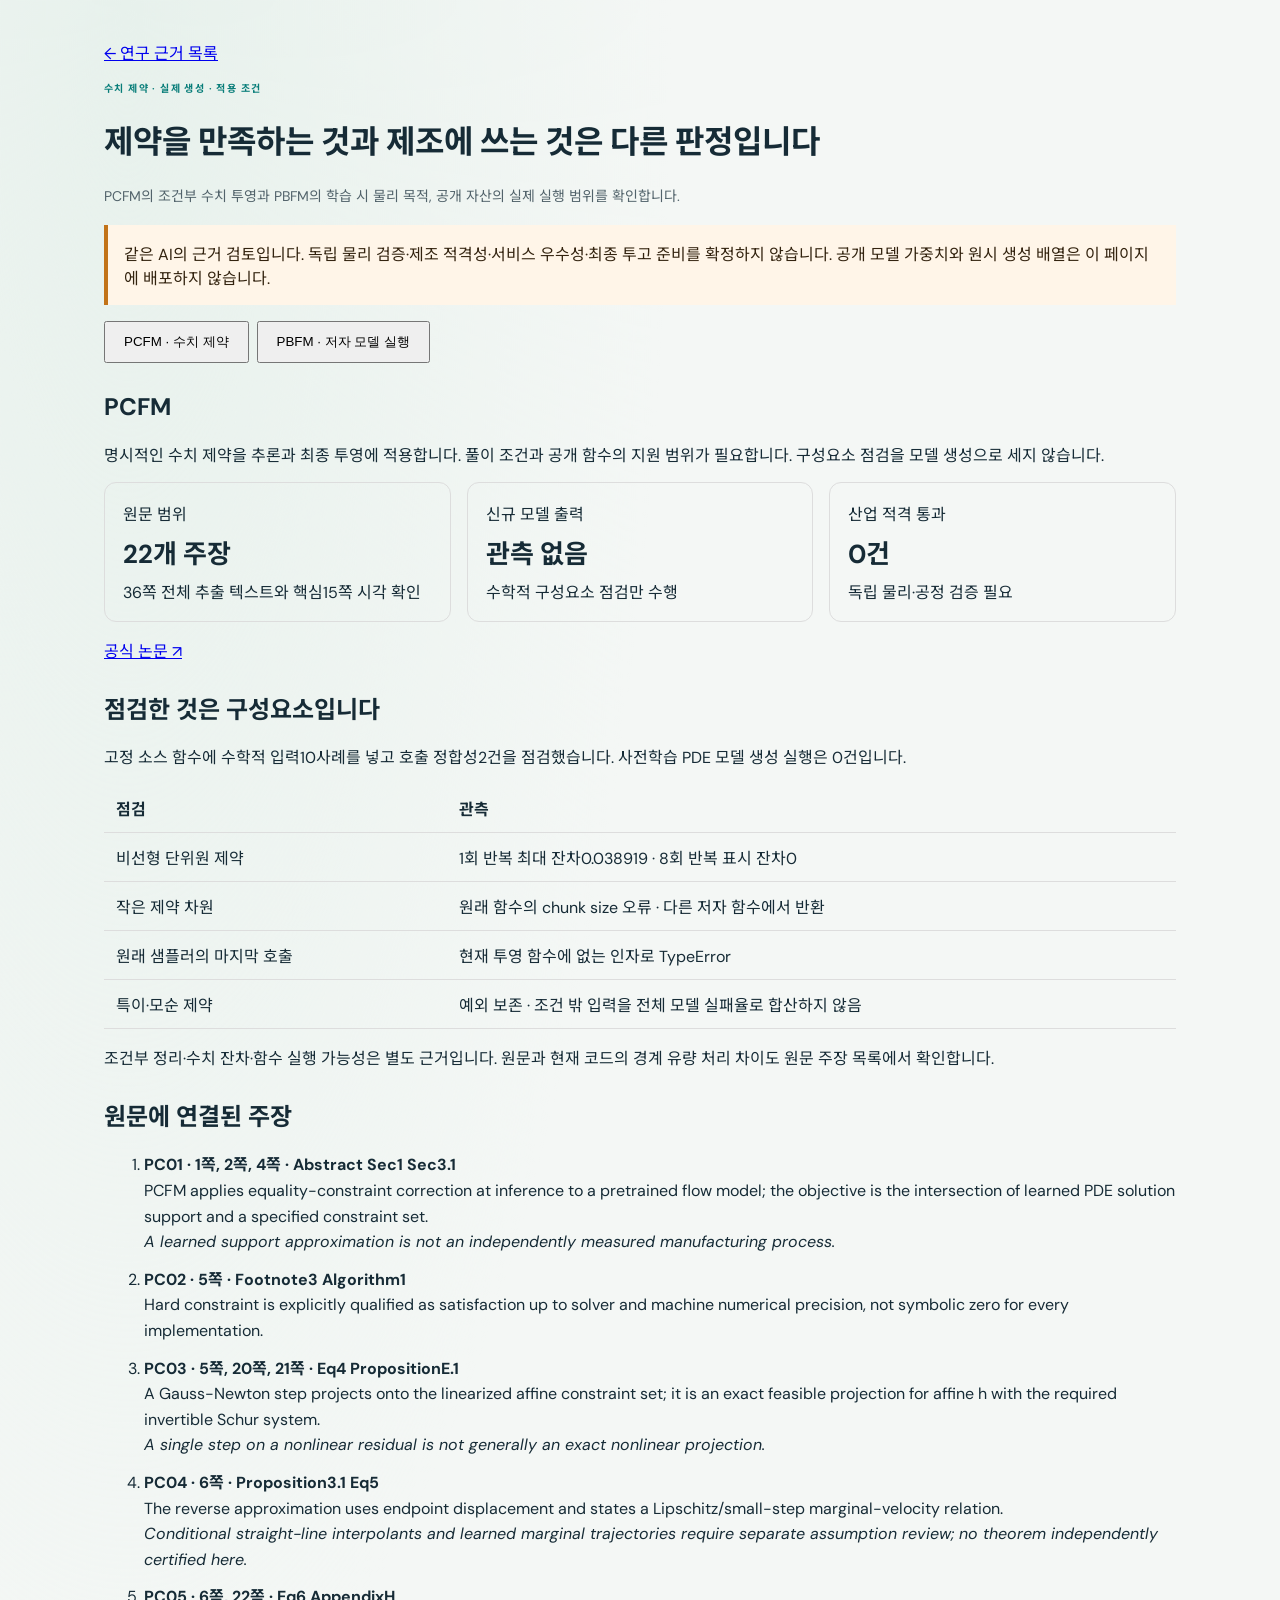
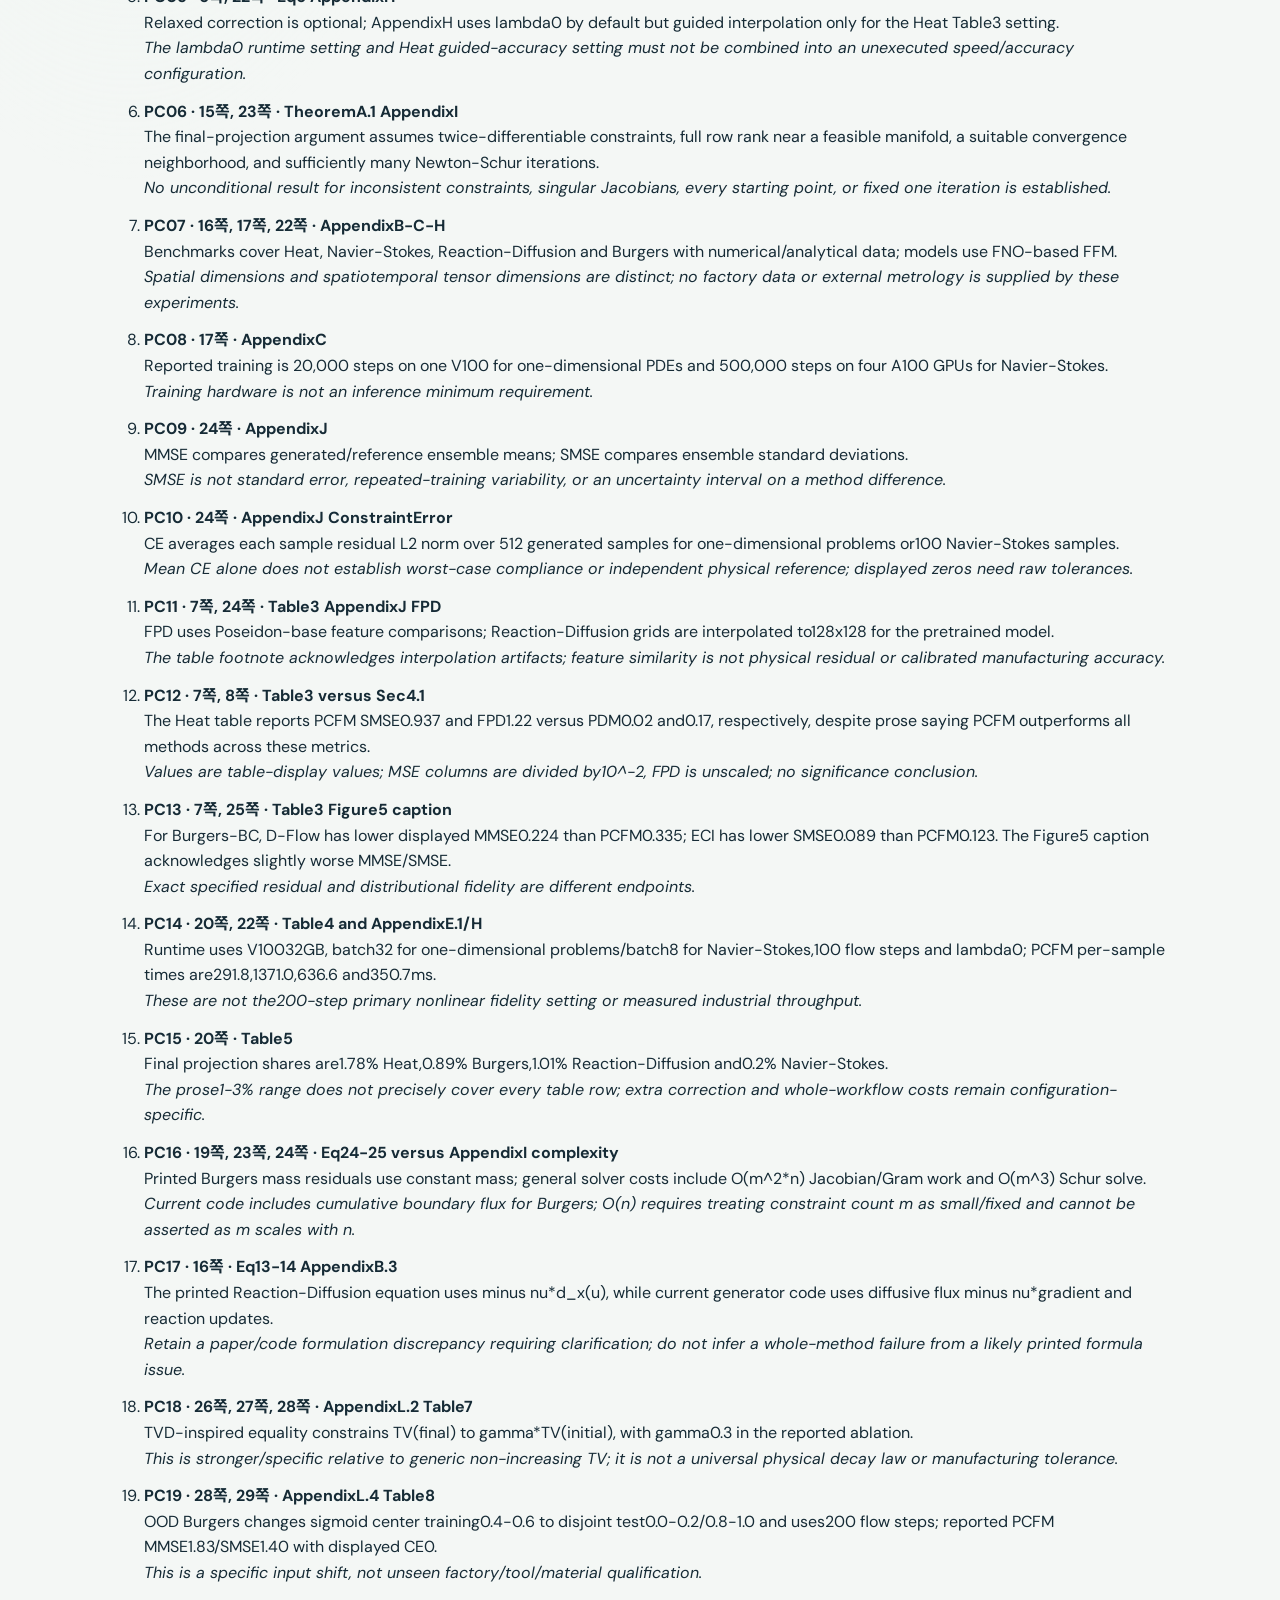
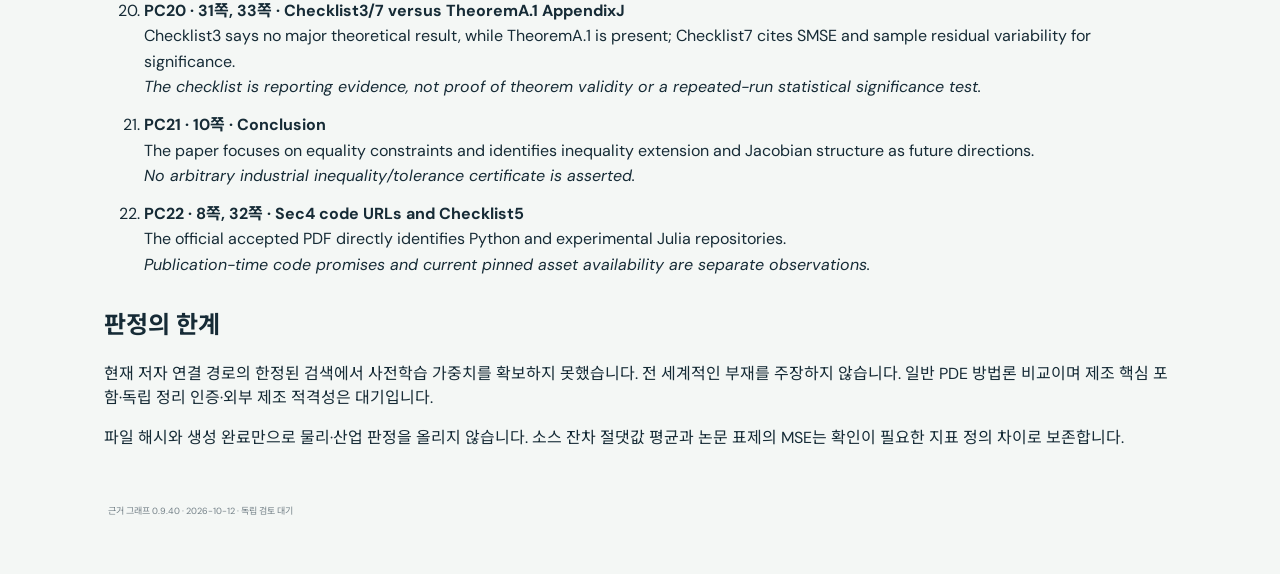
==== service/hard_constraint_evidence.html @ ec37fd33 "Publish scoped constraint and public-checkpoint evidence snapshot 0.9.40" ====
<!doctype html>
<html lang="ko"><head><meta charset="utf-8"><meta name="viewport" content="width=device-width, initial-scale=1"><title>수치 제약과 실제 출력 | Manufacturing Evidence</title><link rel="stylesheet" href="styles.css"><style>main{max-width:1120px;margin:auto;padding:24px}.evidence-grid{display:grid;grid-template-columns:repeat(auto-fit,minmax(220px,1fr));gap:16px}.evidence-grid article{padding:18px;border:1px solid #ddd;border-radius:12px}.evidence-grid strong{display:block;font-size:26px;margin:8px 0}.evidence-notice{padding:16px;border-left:4px solid #c27318;background:#fff5e8;color:#33230f}section{margin:28px 0}table{width:100%;border-collapse:collapse}th,td{padding:12px;border-bottom:1px solid #ddd;text-align:left;vertical-align:top}button{padding:10px 18px;cursor:pointer;margin-right:8px}.source-list li{margin:12px 0;line-height:1.6}a{overflow-wrap:anywhere}</style></head>
<body><main><p><a href="index.html">← 연구 근거 목록</a></p><p class="eyebrow">수치 제약 · 실제 생성 · 적용 조건</p><h1>제약을 만족하는 것과 제조에 쓰는 것은 다른 판정입니다</h1><p class="lede">PCFM의 조건부 수치 투영과 PBFM의 학습 시 물리 목적, 공개 자산의 실제 실행 범위를 확인합니다.</p><p class="evidence-notice">같은 AI의 근거 검토입니다. 독립 물리 검증·제조 적격성·서비스 우수성·최종 투고 준비를 확정하지 않습니다. 공개 모델 가중치와 원시 생성 배열은 이 페이지에 배포하지 않습니다.</p><nav aria-label="방법 선택"><button type="button" data-method="PCFM">PCFM · 수치 제약</button><button type="button" data-method="PBFM">PBFM · 저자 모델 실행</button></nav><section id="overview" aria-live="polite">근거를 불러오는 중입니다.</section><section id="outcomes"></section><section><h2>원문에 연결된 주장</h2><ol id="claims" class="source-list"></ol></section><section><h2>판정의 한계</h2><div id="limits"></div></section><footer><p>근거 그래프 0.9.40 · 2026-10-12 · 독립 검토 대기</p></footer></main><script src="hard_constraint_evidence.js?v=0.9.40"></script></body></html>
---- service/styles.css ----
@import url('https://fonts.googleapis.com/css2?family=DM+Sans:wght@400;500;600;700&family=Noto+Sans+KR:wght@400;500;600;700&display=swap');
:root{--ink:#162b36;--muted:#64737b;--teal:#087d79;--teal-dark:#075e5d;--blue:#3b6c9a;--amber:#bd781e;--paper:#f4f7f5;--white:#fff;--line:#dce5e1;--shadow:0 8px 28px rgba(24,52,59,.07);font-family:'DM Sans','Noto Sans KR',system-ui,sans-serif;color:var(--ink);background:var(--paper)}
*{box-sizing:border-box}body{margin:0;background:radial-gradient(ellipse at 10% 0%,#e7f1ec 0,transparent 34rem),var(--paper)}.topbar{height:72px;padding:0 max(28px,calc((100vw - 1440px)/2));display:flex;align-items:center;justify-content:space-between;background:rgba(255,255,255,.88);border-bottom:1px solid var(--line);position:sticky;top:0;z-index:5;backdrop-filter:blur(14px)}.brand{display:flex;align-items:center;gap:11px;color:var(--ink);text-decoration:none}.brand-mark{display:grid;place-items:center;width:38px;height:38px;border-radius:12px;background:var(--teal);color:white;font-weight:700;font-size:19px}.brand strong,.brand small{display:block}.brand strong{font-size:13px;letter-spacing:.01em}.brand small{font-size:11px;color:var(--muted);margin-top:1px}.top-meta{display:flex;align-items:center;gap:9px;color:var(--muted);font-size:12px}.live-dot{width:8px;height:8px;border-radius:50%;background:#deaa50;box-shadow:0 0 0 3px #f8edda}main{max-width:1440px;margin:auto;padding:0 30px}.hero{display:flex;justify-content:space-between;align-items:flex-end;gap:40px;padding:55px 4px 25px}.eyebrow{font-size:10px;letter-spacing:.14em;font-weight:700;color:var(--teal);margin:0 0 11px}.hero h1{font-size:34px;line-height:1.35;letter-spacing:-.04em;margin:0 0 13px}.hero h1 em{font-style:normal;color:var(--teal)}.lede{max-width:760px;color:#52636b;line-height:1.7;margin:0;font-size:14px}.hero-note{max-width:360px;min-width:275px;background:#e6f1ed;border:1px solid #d3e5dd;color:#3a5654;border-radius:14px;padding:15px 17px;display:flex;gap:11px;line-height:1.6;font-size:12px}.note-icon{flex:none;display:grid;place-items:center;border:1px solid #aacdc2;color:var(--teal);width:21px;height:21px;border-radius:50%;font-weight:700}.metrics{display:grid;grid-template-columns:repeat(5,1fr);gap:13px;margin:0 0 18px}.metric{background:var(--white);border:1px solid var(--line);border-radius:14px;padding:16px 19px;box-shadow:var(--shadow);display:grid;grid-template-columns:1fr auto;align-items:center}.metric-value{font-size:25px;font-weight:700;color:var(--teal-dark);letter-spacing:-.04em}.metric-label{grid-column:1;grid-row:2;font-size:12px;font-weight:600;margin-top:4px}.metric small{grid-column:2;grid-row:1/3;color:var(--muted);font-size:10px;text-align:right;max-width:96px;line-height:1.45}.workspace{display:grid;grid-template-columns:minmax(340px,420px) minmax(0,1fr);gap:17px;align-items:start}.panel{background:white;border:1px solid var(--line);border-radius:16px;box-shadow:var(--shadow)}.browse-panel{padding:20px 17px;min-height:740px}.panel-heading{display:flex;align-items:center;justify-content:space-between}.panel-heading h2{font-size:17px;letter-spacing:-.02em;margin:0}.panel-heading .eyebrow{margin-bottom:4px}.count-pill{background:#edf4f1;color:var(--teal-dark);padding:5px 9px;border-radius:20px;font-weight:700;font-size:11px}.search-box{height:42px;border:1px solid var(--line);border-radius:10px;display:flex;align-items:center;gap:9px;margin:17px 0 13px;padding:0 11px;color:#809096}.search-box span{font-size:22px;line-height:1}.search-box input{border:0;outline:0;min-width:0;flex:1;font:inherit;font-size:12px;color:var(--ink)}.search-box kbd{border:1px solid var(--line);border-radius:4px;padding:1px 5px;color:#7a888e;font-size:10px}.filters{display:grid;gap:9px}.filters label{font-size:10px;font-weight:600;color:var(--muted);display:grid;grid-template-columns:92px 1fr;align-items:center;gap:7px}.filters select{height:32px;min-width:0;border:1px solid var(--line);background:#fbfcfb;border-radius:8px;padding:0 8px;color:var(--ink);font:inherit;font-size:11px}.list-tools{display:flex;justify-content:space-between;align-items:center;margin:16px 2px 8px;font-size:10px;color:var(--muted);font-weight:600}.text-button{border:0;background:none;color:var(--teal);font:inherit;font-size:10px;cursor:pointer}.record-list{max-height:480px;overflow:auto;padding-right:4px}.record-card{display:block;width:100%;text-align:left;border:1px solid transparent;background:transparent;border-radius:10px;padding:11px 10px;margin:2px 0;cursor:pointer;color:var(--ink);font:inherit}.record-card:hover{background:#f6faf8}.record-card.active{background:#eaf4f0;border-color:#cae2d8}.record-card-title{font-size:11px;font-weight:700;line-height:1.45;display:block}.record-card-meta{display:flex;align-items:center;gap:6px;margin-top:6px;color:var(--muted);font-size:9px}.pill{display:inline-flex;align-items:center;padding:3px 6px;border-radius:5px;font-size:9px;font-weight:700;letter-spacing:.01em}.pill.visual{background:#f0eafb;color:#7254a2}.pill.physics{background:#e5f2ef;color:#147069}.pill.boundary{background:#fff2df;color:#a36510}.pill.prior_art,.pill.prior_art_industrial_system,.pill.prior_art_industrial_model_platform{background:#e8edf1;color:#455966}.empty{padding:28px 12px;color:var(--muted);text-align:center;font-size:12px}.detail-column{display:grid;gap:17px}.detail-panel{min-height:420px;padding:24px}.detail-top{display:flex;justify-content:space-between;gap:20px;align-items:flex-start}.detail-title{font-size:22px;line-height:1.38;letter-spacing:-.035em;margin:0 0 10px;max-width:850px}.detail-meta{display:flex;flex-wrap:wrap;gap:7px;align-items:center;color:var(--muted);font-size:11px}.status-chip{display:inline-flex;padding:6px 9px;border-radius:7px;background:#fff0dc;color:#986216;font-size:10px;font-weight:700;white-space:nowrap}.detail-links{display:flex;gap:8px;margin:14px 0 18px}.detail-links a{border:1px solid #b7d7cf;border-radius:8px;padding:7px 10px;color:var(--teal-dark);text-decoration:none;font-size:10px;font-weight:700}.detail-links a:hover{background:#eef7f3}.section-label{font-size:10px;letter-spacing:.09em;color:var(--muted);font-weight:700;margin:18px 0 7px}.detail-summary{font-size:12px;line-height:1.75;color:#40535b;margin:0}.coding-grid{display:grid;grid-template-columns:repeat(3,1fr);gap:9px}.coding-card{border:1px solid var(--line);border-radius:10px;padding:11px;background:#fbfcfb}.coding-card b{display:block;font-size:10px;color:var(--muted);margin-bottom:5px}.coding-card strong{font-size:15px;color:var(--teal-dark)}.coding-card p{font-size:10px;line-height:1.55;margin:6px 0 0;color:#53656b}.evidence-list,.unresolved-list{margin:0;padding-left:17px;color:#465b61;font-size:11px;line-height:1.65}.evidence-list li,.unresolved-list li{margin:4px 0}.evidence-list a{color:var(--teal-dark);word-break:break-word}.graph-panel{padding:19px 21px 15px}.graph-heading{margin-bottom:14px}.mini-caption{font-size:10px;color:var(--muted)}.graph-view{min-height:168px;border:1px solid #e7edeb;border-radius:12px;background:linear-gradient(135deg,#fbfdfc,#f6faf8);overflow:hidden}.graph-view svg{width:100%;height:190px;display:block}.graph-link{stroke:#afc7c1;stroke-width:1.5}.graph-node rect{stroke-width:1.1;rx:9}.graph-node text{font-family:'DM Sans','Noto Sans KR',sans-serif;fill:#243c44}.graph-node .node-type{font-size:8px;fill:#728289;letter-spacing:.07em}.graph-node .node-label{font-size:10px;font-weight:700}.graph-node.work rect{fill:#e7f2ed;stroke:#b9d6ca}.graph-node.method rect{fill:#e8f0f8;stroke:#c7d9eb}.graph-node.artifact rect{fill:#fff1dc;stroke:#ecd7b5}.graph-node.evidence rect{fill:#eeeaf7;stroke:#d5c8ec}.graph-node.placeholder{opacity:.53}.legend{display:flex;gap:17px;justify-content:flex-end;padding:10px 2px 0;color:var(--muted);font-size:9px}.legend span{display:flex;align-items:center;gap:6px}.legend-dot{height:8px;width:8px;border-radius:50%}.legend-dot.paper{background:#68a78e}.legend-dot.method{background:#6991b7}.legend-dot.artifact{background:#d9a24e}.legend-dot.evidence{background:#9b86c8}footer{display:flex;justify-content:space-between;gap:20px;padding:19px 4px 24px;margin-top:4px;color:#748188;font-size:9px}footer span:last-child{text-align:right}
@media(max-width:1000px){main{padding:0 18px}.hero{align-items:flex-start;flex-direction:column;gap:20px;padding-top:39px}.hero-note{max-width:unset}.workspace{grid-template-columns:1fr}.browse-panel{min-height:auto}.record-list{max-height:420px}.metrics{grid-template-columns:repeat(2,1fr)}}@media(max-width:600px){.topbar{height:62px;padding:0 14px}.top-meta{font-size:10px}.brand strong{font-size:11px}.hero h1{font-size:27px}.lede{font-size:12px}.metrics{gap:8px}.metric{padding:12px}.metric-value{font-size:21px}.metric-label{font-size:10px}.metric small{font-size:9px}.workspace{gap:11px}.detail-panel{padding:18px}.detail-top{display:block}.status-chip{margin-top:8px}.detail-title{font-size:18px}.coding-grid{grid-template-columns:1fr}.graph-panel{padding:15px}.mini-caption{font-size:9px}footer{flex-direction:column}footer span:last-child{text-align:left}}

.pill.discovery{background:#e8f0f8;color:#385d88}
.candidate-feed{margin:1.25rem 0 1.5rem;padding:1.2rem 1.4rem;display:flex;align-items:center;justify-content:space-between;gap:1.2rem;border-color:#d8e5db;background:linear-gradient(115deg,#f4f8f2,#fff)}
.candidate-feed h2{margin:.2rem 0 .45rem;font-size:1.12rem;letter-spacing:-.02em}
.candidate-feed p:not(.eyebrow){margin:0;max-width:72ch;color:#52625a;line-height:1.55;font-size:.92rem}
.button-link{flex:none;display:inline-block;padding:.7rem .9rem;border-radius:8px;background:#24483a;color:white;text-decoration:none;font-size:.86rem;font-weight:650}
.button-link:hover{background:#173729}
@media(max-width:760px){.candidate-feed{align-items:flex-start;flex-direction:column}}
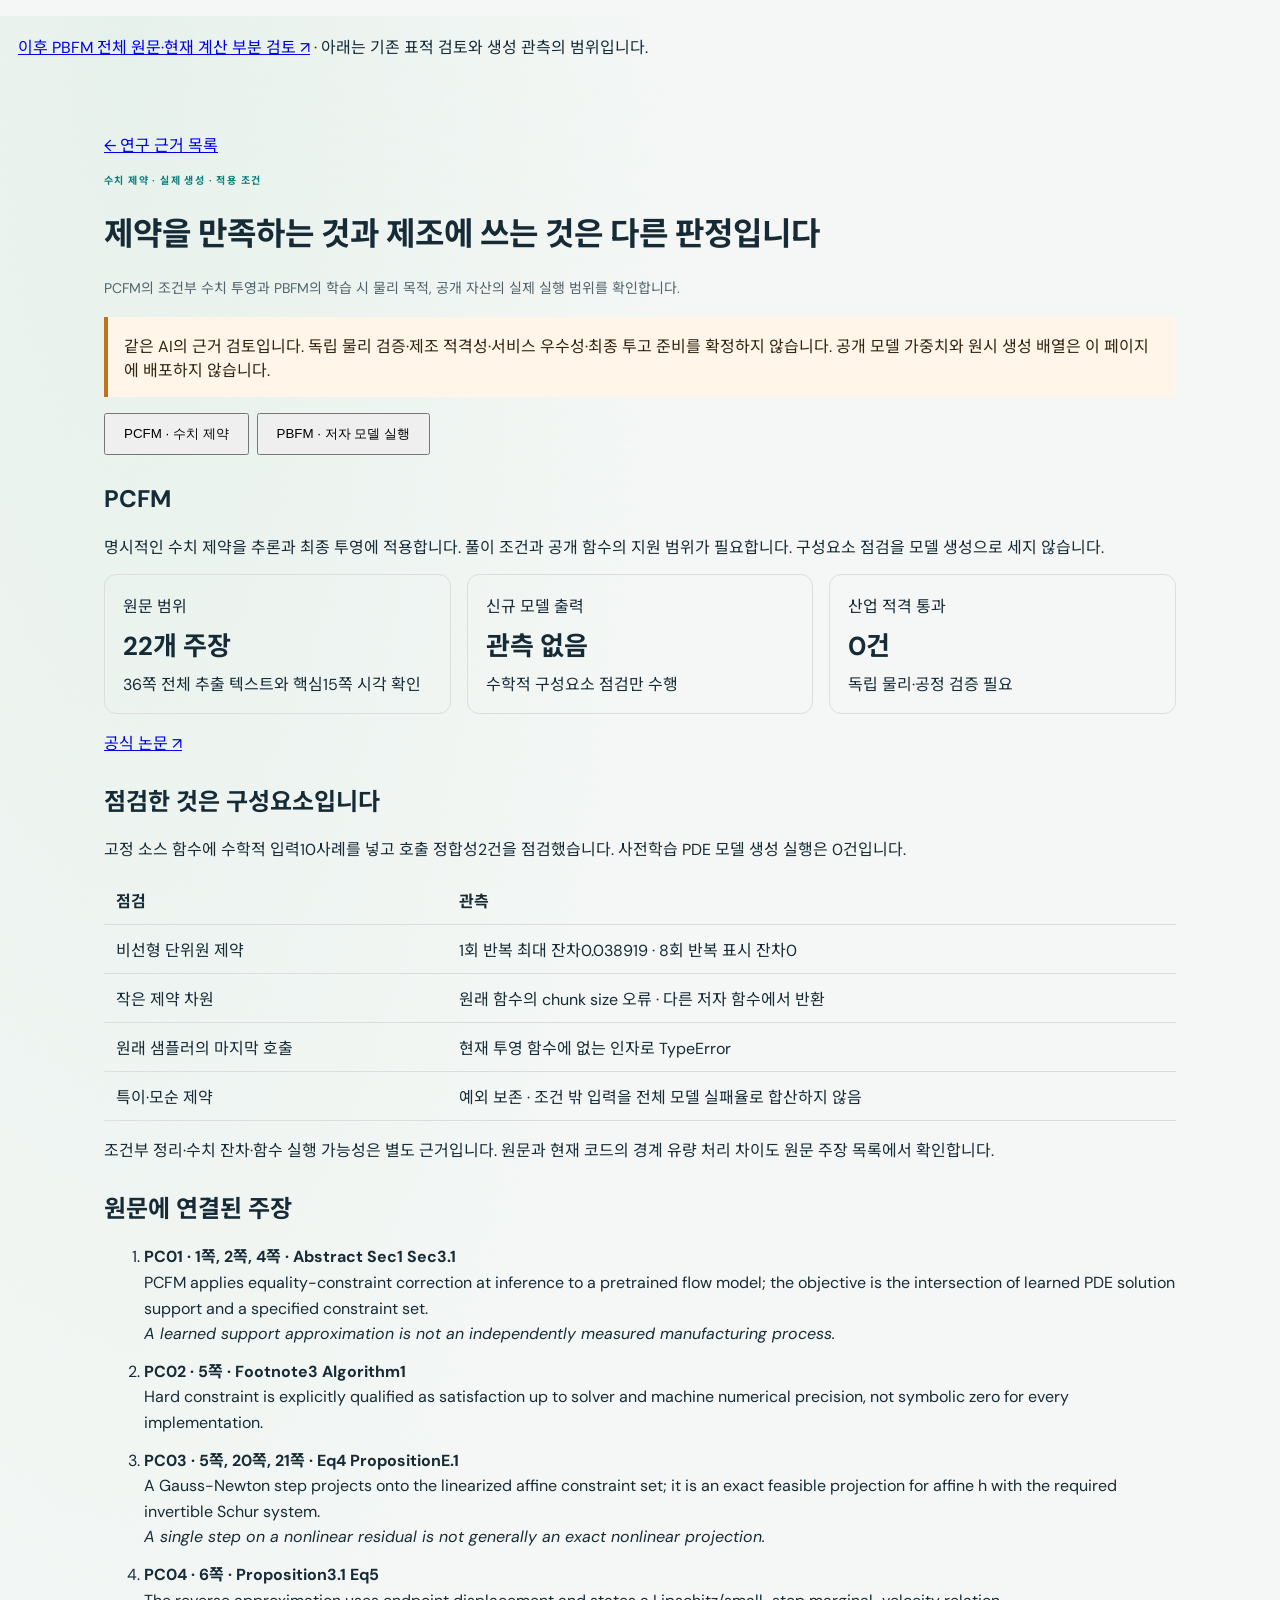
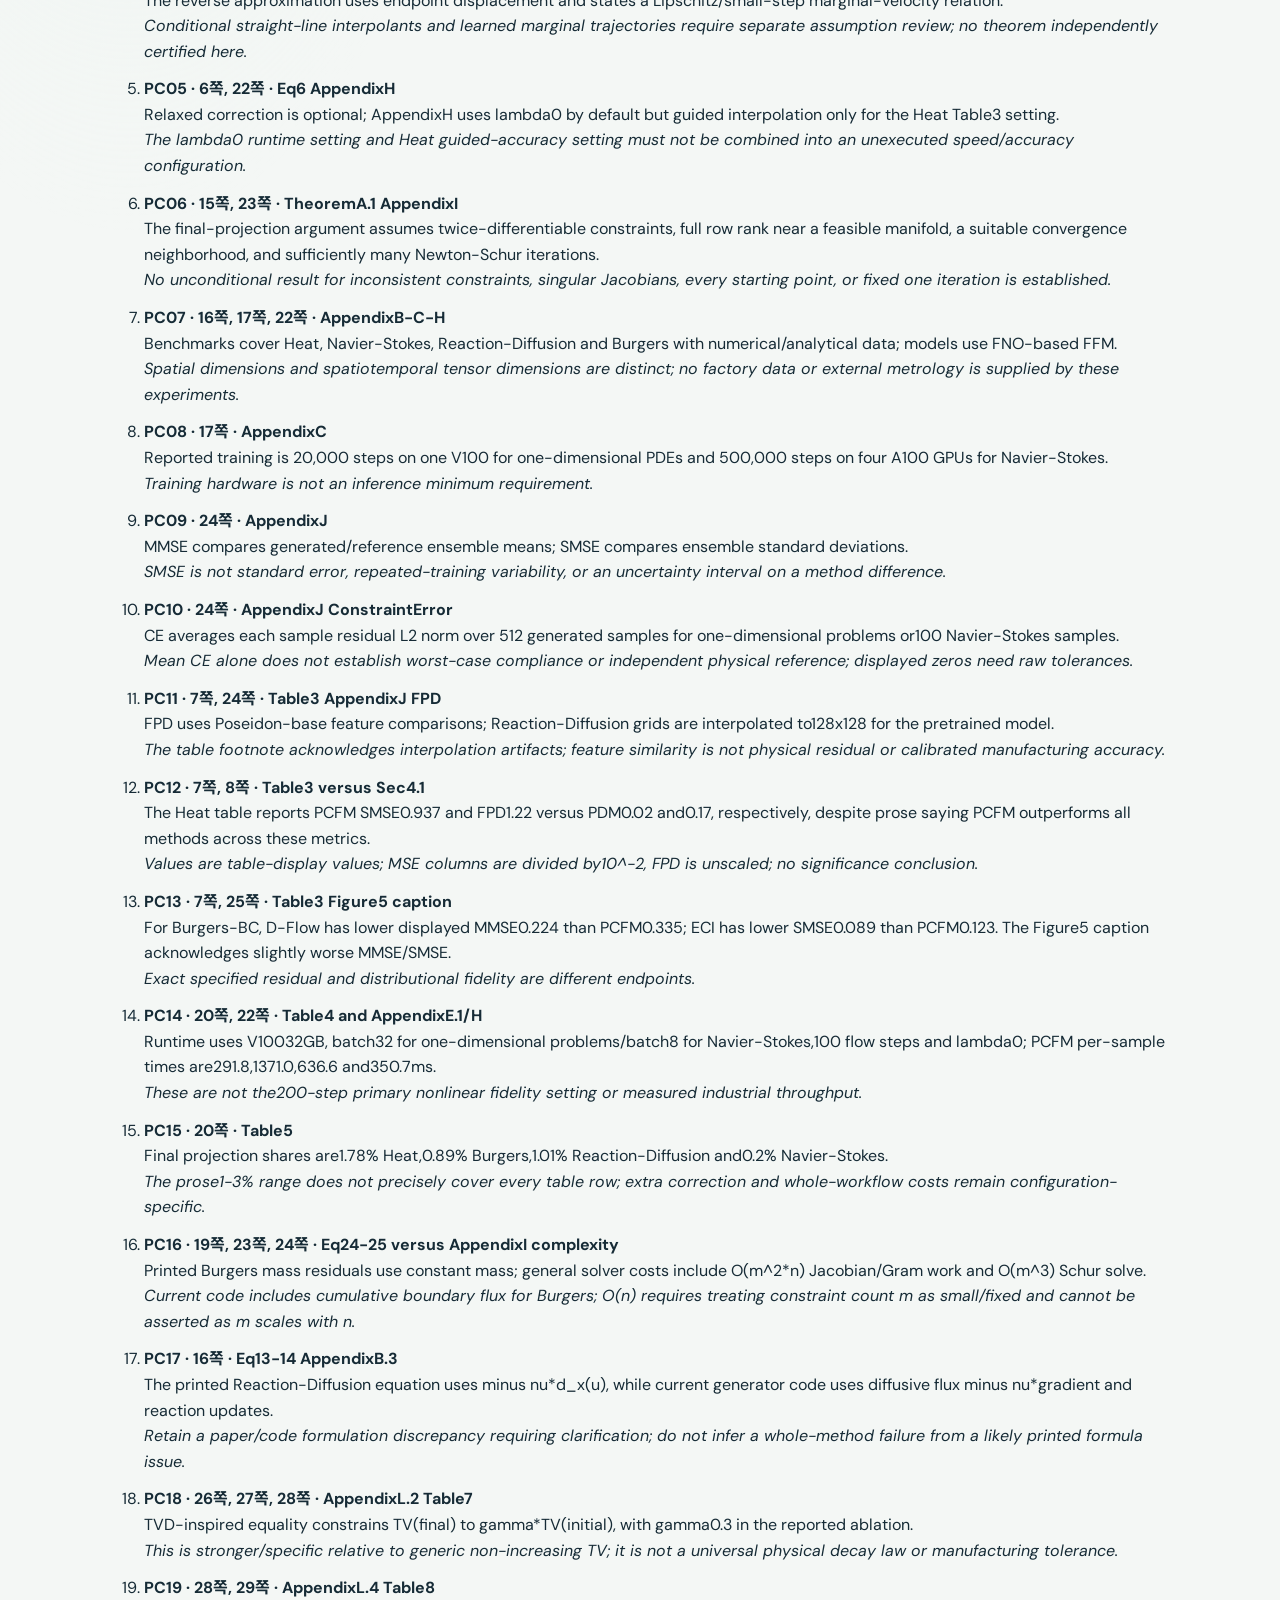
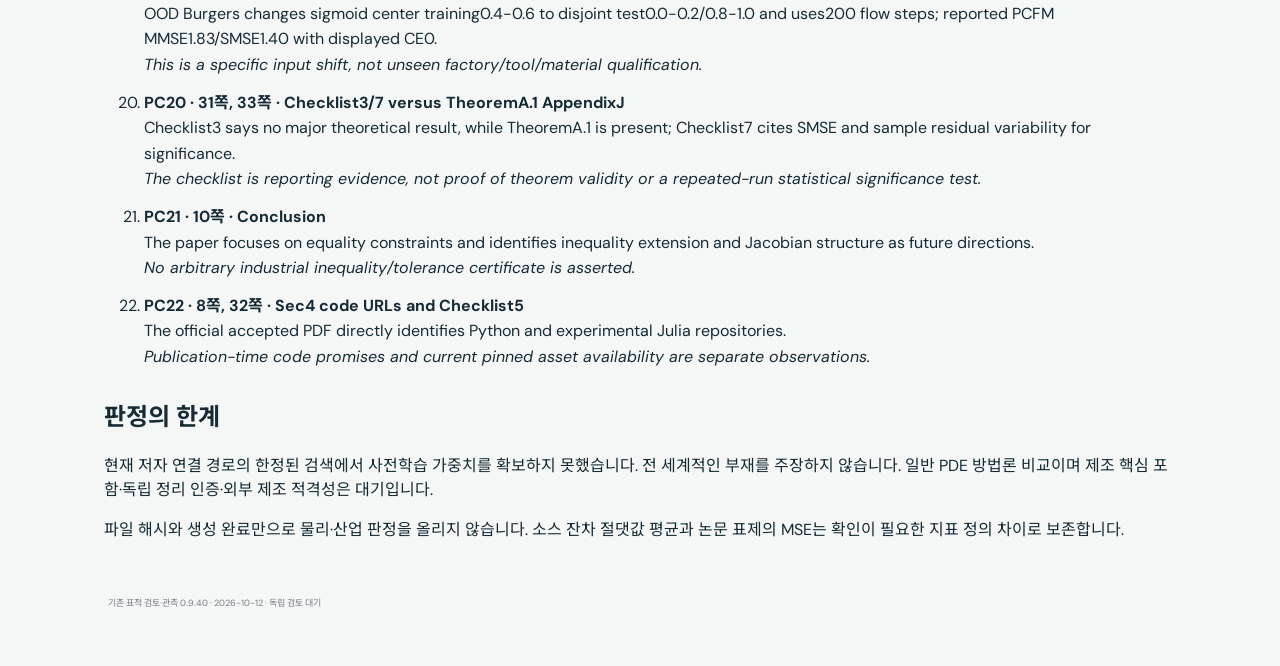
==== commit 5c36e05a: "Connect complete PBFM source review and component evidence in public snapshot 0.9.41" ====
--- a/service/hard_constraint_evidence.html
+++ b/service/hard_constraint_evidence.html
@@ -1,3 +1,3 @@
 <!doctype html>
 <html lang="ko"><head><meta charset="utf-8"><meta name="viewport" content="width=device-width, initial-scale=1"><title>수치 제약과 실제 출력 | Manufacturing Evidence</title><link rel="stylesheet" href="styles.css"><style>main{max-width:1120px;margin:auto;padding:24px}.evidence-grid{display:grid;grid-template-columns:repeat(auto-fit,minmax(220px,1fr));gap:16px}.evidence-grid article{padding:18px;border:1px solid #ddd;border-radius:12px}.evidence-grid strong{display:block;font-size:26px;margin:8px 0}.evidence-notice{padding:16px;border-left:4px solid #c27318;background:#fff5e8;color:#33230f}section{margin:28px 0}table{width:100%;border-collapse:collapse}th,td{padding:12px;border-bottom:1px solid #ddd;text-align:left;vertical-align:top}button{padding:10px 18px;cursor:pointer;margin-right:8px}.source-list li{margin:12px 0;line-height:1.6}a{overflow-wrap:anywhere}</style></head>
-<body><main><p><a href="index.html">← 연구 근거 목록</a></p><p class="eyebrow">수치 제약 · 실제 생성 · 적용 조건</p><h1>제약을 만족하는 것과 제조에 쓰는 것은 다른 판정입니다</h1><p class="lede">PCFM의 조건부 수치 투영과 PBFM의 학습 시 물리 목적, 공개 자산의 실제 실행 범위를 확인합니다.</p><p class="evidence-notice">같은 AI의 근거 검토입니다. 독립 물리 검증·제조 적격성·서비스 우수성·최종 투고 준비를 확정하지 않습니다. 공개 모델 가중치와 원시 생성 배열은 이 페이지에 배포하지 않습니다.</p><nav aria-label="방법 선택"><button type="button" data-method="PCFM">PCFM · 수치 제약</button><button type="button" data-method="PBFM">PBFM · 저자 모델 실행</button></nav><section id="overview" aria-live="polite">근거를 불러오는 중입니다.</section><section id="outcomes"></section><section><h2>원문에 연결된 주장</h2><ol id="claims" class="source-list"></ol></section><section><h2>판정의 한계</h2><div id="limits"></div></section><footer><p>근거 그래프 0.9.40 · 2026-10-12 · 독립 검토 대기</p></footer></main><script src="hard_constraint_evidence.js?v=0.9.40"></script></body></html>
+<body><p style="padding:18px"><a href="pbfm_full_review.html">이후 PBFM 전체 원문·현재 계산 부분 검토 ↗</a> · 아래는 기존 표적 검토와 생성 관측의 범위입니다.</p><main><p><a href="index.html">← 연구 근거 목록</a></p><p class="eyebrow">수치 제약 · 실제 생성 · 적용 조건</p><h1>제약을 만족하는 것과 제조에 쓰는 것은 다른 판정입니다</h1><p class="lede">PCFM의 조건부 수치 투영과 PBFM의 학습 시 물리 목적, 공개 자산의 실제 실행 범위를 확인합니다.</p><p class="evidence-notice">같은 AI의 근거 검토입니다. 독립 물리 검증·제조 적격성·서비스 우수성·최종 투고 준비를 확정하지 않습니다. 공개 모델 가중치와 원시 생성 배열은 이 페이지에 배포하지 않습니다.</p><nav aria-label="방법 선택"><button type="button" data-method="PCFM">PCFM · 수치 제약</button><button type="button" data-method="PBFM">PBFM · 저자 모델 실행</button></nav><section id="overview" aria-live="polite">근거를 불러오는 중입니다.</section><section id="outcomes"></section><section><h2>원문에 연결된 주장</h2><ol id="claims" class="source-list"></ol></section><section><h2>판정의 한계</h2><div id="limits"></div></section><footer><p>기존 표적 검토·관측 0.9.40 · 2026-10-12 · 독립 검토 대기</p></footer></main><script src="hard_constraint_evidence.js?v=0.9.40"></script></body></html>
